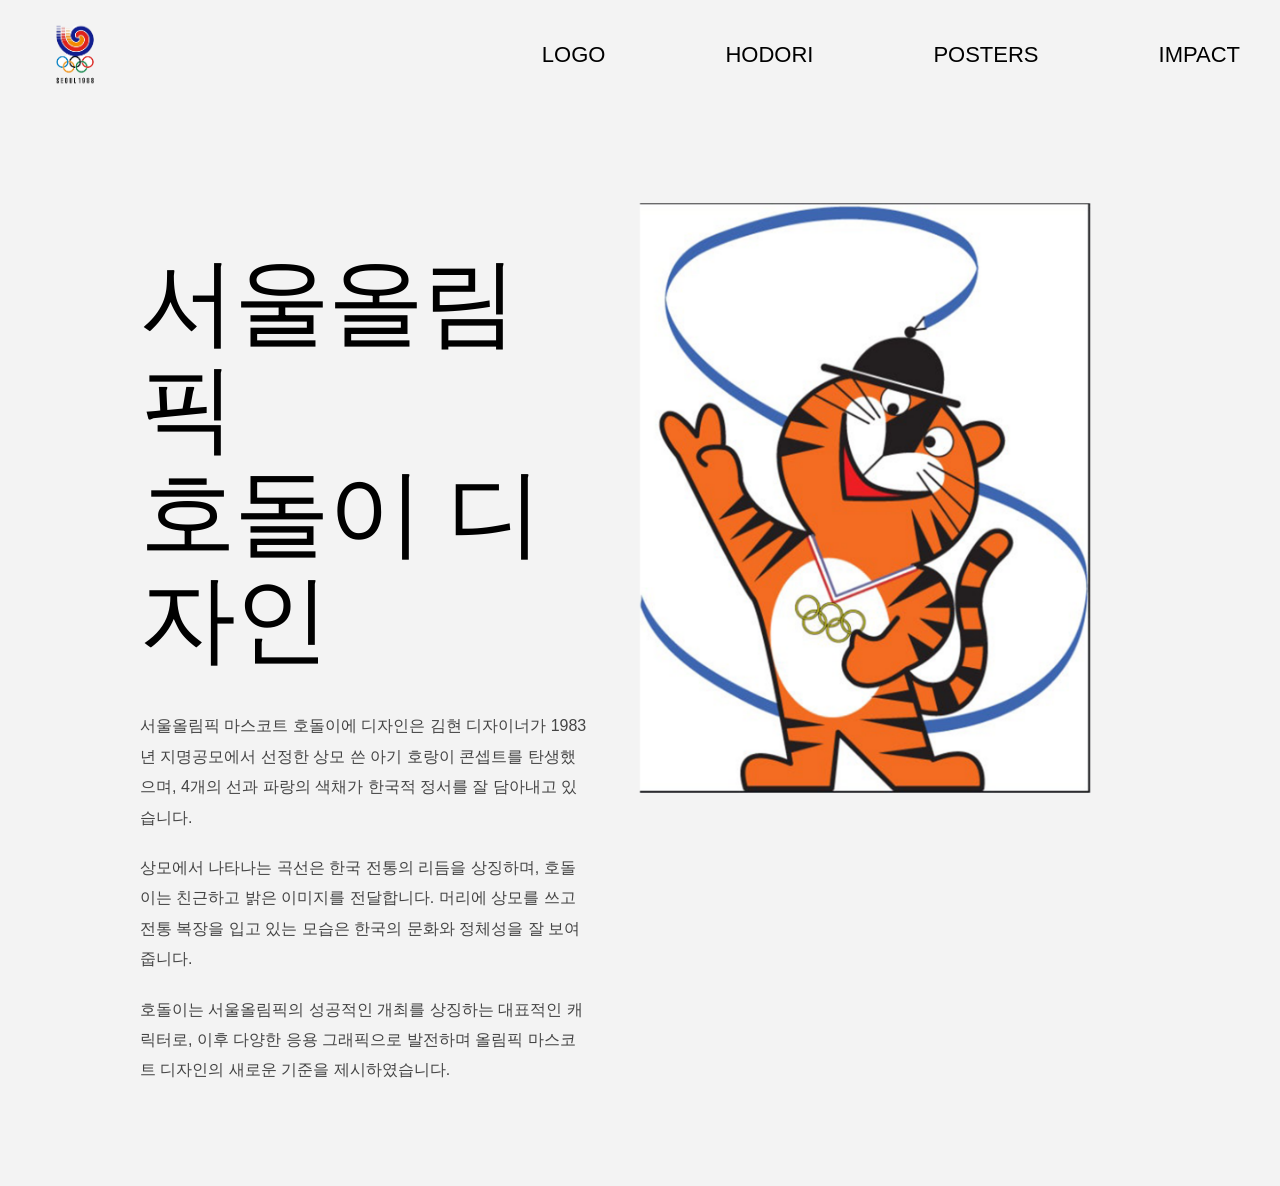
==== hodori.html @ 161b00a7 "Add files via upload" ====
<!DOCTYPE html>
<html lang="ko">
<head>
    <meta charset="UTF-8">
    <meta name="viewport" content="width=device-width, initial-scale=1.0">
    <title>Hodori Design</title>
    <link rel="stylesheet" href="style.css">
</head>

<body class="seoul-page">

    <!-- 导航栏（共用） -->
    <header>
        <img src="images/seoul_olympic_logo.png" class="logo">

        <nav>
            <a href="logo.html">LOGO</a>
        <a href="hodori.html">HODORI</a>
        <a href="posters.html">POSTERS</a>
        <a href="impact.html">IMPACT</a>
        </nav>
    </header>

    <!-- 主体 -->
    <main class="main">

        <!-- 左侧文字 -->
        <section class="text-area">
            <h1>
                서울올림픽<br>
                호돌이 디자인
            </h1>

            <p>
                서울올림픽 마스코트 호돌이에 디자인은 김현 디자이너가 1983년
                지명공모에서 선정한 상모 쓴 아기 호랑이 콘셉트를 탄생했으며,
                4개의 선과 파랑의 색채가 한국적 정서를 잘 담아내고 있습니다.
            </p>

            <p>
                상모에서 나타나는 곡선은 한국 전통의 리듬을 상징하며,
                호돌이는 친근하고 밝은 이미지를 전달합니다.
                머리에 상모를 쓰고 전통 복장을 입고 있는 모습은
                한국의 문화와 정체성을 잘 보여줍니다.
            </p>

            <p>
                호돌이는 서울올림픽의 성공적인 개최를 상징하는 대표적인 캐릭터로,
                이후 다양한 응용 그래픽으로 발전하며 올림픽 마스코트 디자인의
                새로운 기준을 제시하였습니다.
            </p>
        </section>

        <!-- 右侧图片 -->
        <section class="image-area">
            <div class="image-frame">
                <img src="images/hodori_card.png" class="main-logo">
            </div>
        </section>

    </main>

</body>
</html>
---- style.css ----
/* 清除默认边距 */

*{
    margin:0;
    padding:0;
    box-sizing:border-box;
}

/* 页面背景 */

body{
    background:#f3f3f3;
    font-family:Arial, sans-serif;
}

/* 导航栏 */

header{
    display:flex;
    justify-content:space-between;
    align-items:center;

    padding:5px 40px;
}

/* 左上角Logo */

.logo{
    width:70px;
    height:auto;
}

/* 菜单区域 */

nav{
    display:flex;
    gap:120px;
}

/* 菜单文字 */

nav a{
    text-decoration:none;
    color:black;
    font-size:22px;
    font-weight:400;
}

/* 鼠标放上去 */

nav a:hover{
    color:#777;
}


/* 第一屏 */

.hero{

    display:flex;

    justify-content:space-between;

    align-items:flex-start;

    padding:20px 60px;
}

.hero-left{

    width:40%;
}

.hero-right{

    width:60%;
}

.hero-left h1{

    font-size:120px;

    font-weight:400;

    line-height:1;
}

/* 奥运Logo */

.emblem{

    width:600px;

    display:block;

    margin:auto;

    position:relative;

    left:-300px;

    top:-40px;
}

/*奥运五环*/

.rings{

    z-index:10;
    position:relative;

    width:380px;

    display:block;

    margin-top:-158px;
    margin-left:auto;
    margin-right:auto;

    position:relative;
    left:-280px;
}

/*运动场*/

.stadium{

    z-index:1;
    position:relative;

    width:1100px;
    height:230px;

    position:relative;

    top:-220px;

    left:-200px;
}

/*五色条*/

.color-bar{

    position:absolute;

    right:135px;

    top:84px;

    display:flex;

    flex-direction:column;
}

.color-bar div{

    width:100px;

    height:110px;
}

.blue{
    background:#0085C7;
}

.yellow{
    background:#F4C300;
}

.black{
    background:#000000;
}

.green{
    background:#009F3D;
}

.red{
    background:#DF0024;
}

/*灰色分割线*/

.intro-section{

    margin-top:-244px;

    padding:0 60px;
}

/*卡面介绍总标题*/

.intro-title{

    border-top:1px solid #999;

    padding-top:15px;

    font-size:18px;

    font-weight:400;

    color:#555;
}

/* 底部介绍区域 */

.info-section{

    margin-top:80px;

    border-top:1px solid #888;

    padding:30px 60px 80px;
}

.section-title{

    font-size:18px;

    color:#555;

    margin-bottom:50px;
}

.info-grid{

    display:flex;

    justify-content:space-between;

    gap:40px;
}

.info-card{

    display:flex;

    align-items:flex-start;

    gap:20px;

    width:25%;
}

.info-card img{

    width:140px;

    height:180px;

    object-fit:cover;
}

.card-text h3{

    font-size:24px;

    font-weight:400;

    margin-bottom:15px;
}

.card-text p{

    font-size:15px;

    line-height:1.5;

    color:#333;

    margin-bottom:25px;
}

.arrow{

    font-size:42px;

    font-weight:bold;

    cursor:pointer;

    margin-left:-110px;

    margin-top:70px;
}


/*logo二级页面*/
/* ===== 基础重置 ===== */
*{
    margin:0;
    padding:0;
    box-sizing:border-box;
}

/* ===== Seoul 页面 ===== */
.seoul-page .main{
    display:flex;
    justify-content:space-between;
    align-items:flex-start;
    padding:70px 140px 80px;
}

/* 左侧 */
.seoul-page .text-area{
    max-width:680px;
}

/*  标题 */
.seoul-page .text-area h1{
    font-size:80px;         
    font-weight:500;
    letter-spacing:-1.5px;
    margin-bottom:50px;
}

/* 正文 */
.seoul-page .text-area p{
    font-size:18px;         
    line-height:2;
    color:#444;
    margin-bottom:24px;
}

/* 右侧 */
.seoul-page .image-area{
    text-align:center;
    margin-top:-80px;
}

/* 图片 */
.seoul-page .main-logo{
    width:550px;          
    margin-bottom:24px;
}

/*标题和正文位置移动*/
.seoul-page .text-area{
    padding-top:100px;  
}

/* ===== Hodori 页面（共用 seoul-page 作用域） ===== */

.seoul-page .main{
    display:flex;
    justify-content:space-between;
    align-items:flex-start;
    padding:80px 140px;
}

/* 左侧文字 */
.seoul-page .text-area{
    max-width:700px;
    margin-top:-50px;
}

.seoul-page .text-area h1{
    font-size:96px;
    font-weight:500;
    line-height:1.1;
    letter-spacing:-2px;
    margin-bottom:40px;
}

.seoul-page .text-area p{
    font-size:15px;
    line-height:1.8;
    color:#444;
    margin-bottom:18px;
    max-width:620px;
}

/* 右侧图片 */
.seoul-page .image-area{
    display:flex;
    justify-content:center;
    align-items:center;
}

/* 图片 */
.seoul-page .main-logo{
    width:550px;
    display:block;
}

/* ===== Posters 页面 ===== */

.seoul-page .main{
    display:flex;
    justify-content:space-between;
    align-items:flex-start;
    padding:80px 140px;
}

/* 左侧 */
.seoul-page .text-area{
    max-width:700px;
    margin-top:20px;
}

.seoul-page .text-area h1{
    font-size:96px;
    font-weight:500;
    line-height:1.1;
    letter-spacing:-2px;
    margin-bottom:40px;
}

.seoul-page .text-area p{
    font-size:16px;
    line-height:1.9;
    color:#444;
    margin-bottom:20px;
    max-width:620px;
}

/* 右侧图片 */
.seoul-page .image-area{
    width:600px; 
    display:flex;
    justify-content:flex-start;
    align-items:flex-start;
}

/* 海报*/
.seoul-page .poster-image{
    width:520px;
    margin-top:60px;
    margin-left:-30px;
}

/*正文标题往上移动*/
.seoul-page .text-area{
    max-width:700px;
    margin-top:-40px;  
}

/* ===== Impact 页面 ===== */

.impact-main{
    display:flex;
    justify-content:space-between;
    align-items:flex-start;
    padding:40px 80px;
}

/* 左侧视觉 */
.impact-visual{
    position:relative;
    width:60%;
}

/* 图片 */
.impact-image{
    width:100%;
    display:block;
    aspect-ratio:4/3;   
    object-fit:cover;
    margin-top:-40px;
}

/* ✅ 覆盖大标题 */
.impact-title{
    position:absolute;
    top:80px;
    left:40px;

    font-size:110px;
    font-weight:400;
    line-height:1.1;
    letter-spacing:-2px;

    color:#000;
}

/* 右侧文字 */
.impact-text{
    width:38%;
    margin-top:100px;
}

/* 段落 */
.impact-text p{
    font-size:14px;
    line-height:1.8;
    color:#333;
    margin-bottom:20px;
}

/* 小标题 */
.impact-text strong{
    font-size:16px;
}
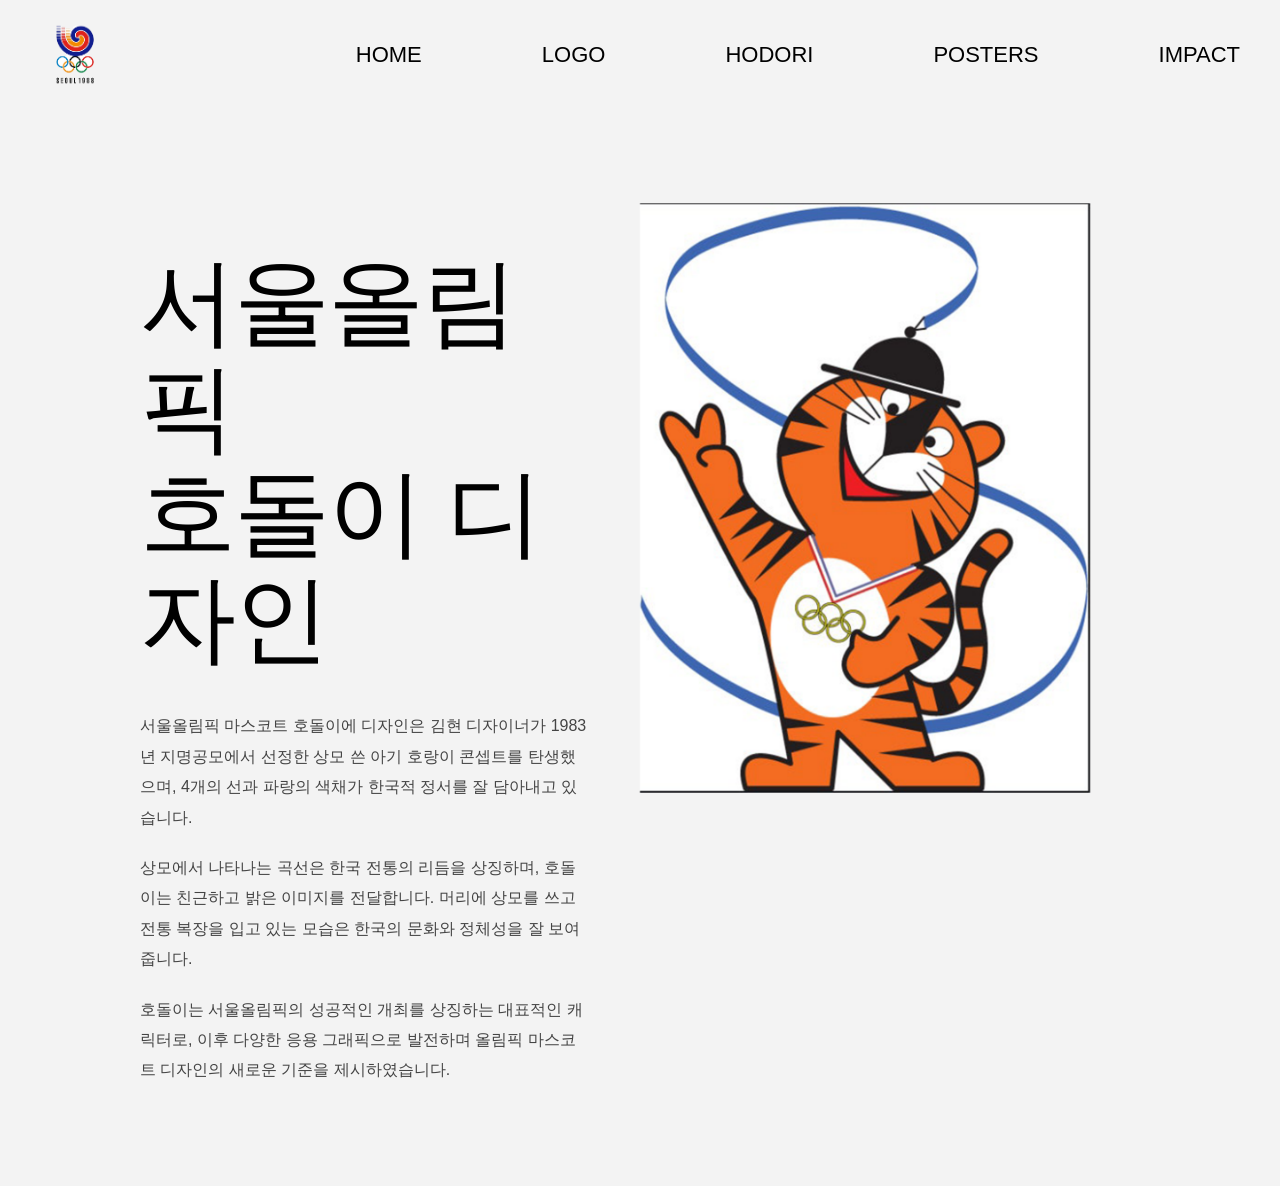
==== commit 8b1de09d: "Add files via upload" ====
--- a/hodori.html
+++ b/hodori.html
@@ -14,10 +14,11 @@
         <img src="images/seoul_olympic_logo.png" class="logo">
 
         <nav>
+            <a href="index.html">HOME</a>
             <a href="logo.html">LOGO</a>
-        <a href="hodori.html">HODORI</a>
-        <a href="posters.html">POSTERS</a>
-        <a href="impact.html">IMPACT</a>
+            <a href="hodori.html">HODORI</a>
+            <a href="posters.html">POSTERS</a>
+            <a href="impact.html">IMPACT</a>
         </nav>
     </header>
 
--- a/style.css
+++ b/style.css
@@ -461,7 +461,7 @@
     margin-top:-40px;
 }
 
-/* ✅ 覆盖大标题 */
+/*  覆盖大标题 */
 .impact-title{
     position:absolute;
     top:80px;
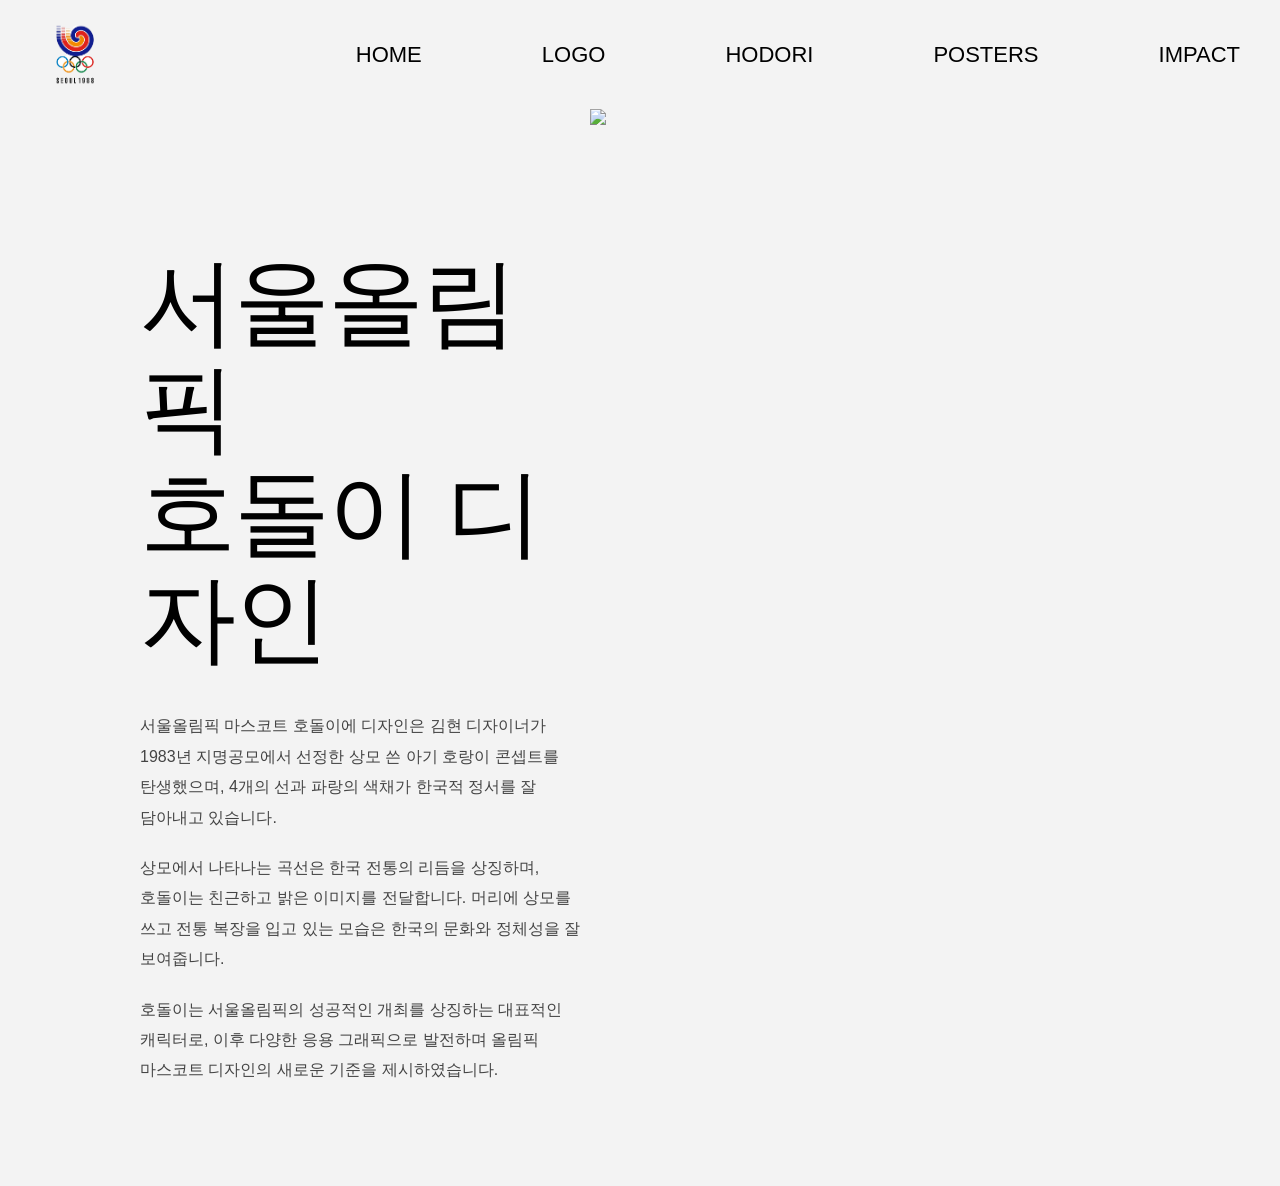
==== commit f1b65a8f: "Add files via upload" ====
--- a/hodori.html
+++ b/hodori.html
@@ -55,7 +55,7 @@
         <!-- 右侧图片 -->
         <section class="image-area">
             <div class="image-frame">
-                <img src="images/hodori_card.png" class="main-logo">
+                <img src="images/hodori_card2.png" class="main-logo">
             </div>
         </section>
 
--- a/style.css
+++ b/style.css
@@ -322,6 +322,7 @@
     line-height:2;
     color:#444;
     margin-bottom:24px;
+    word-break:keep-all;
 }
 
 /* 右侧 */
@@ -414,6 +415,8 @@
     color:#444;
     margin-bottom:20px;
     max-width:620px;
+    word-break: keep-all;
+
 }
 
 /* 右侧图片 */
